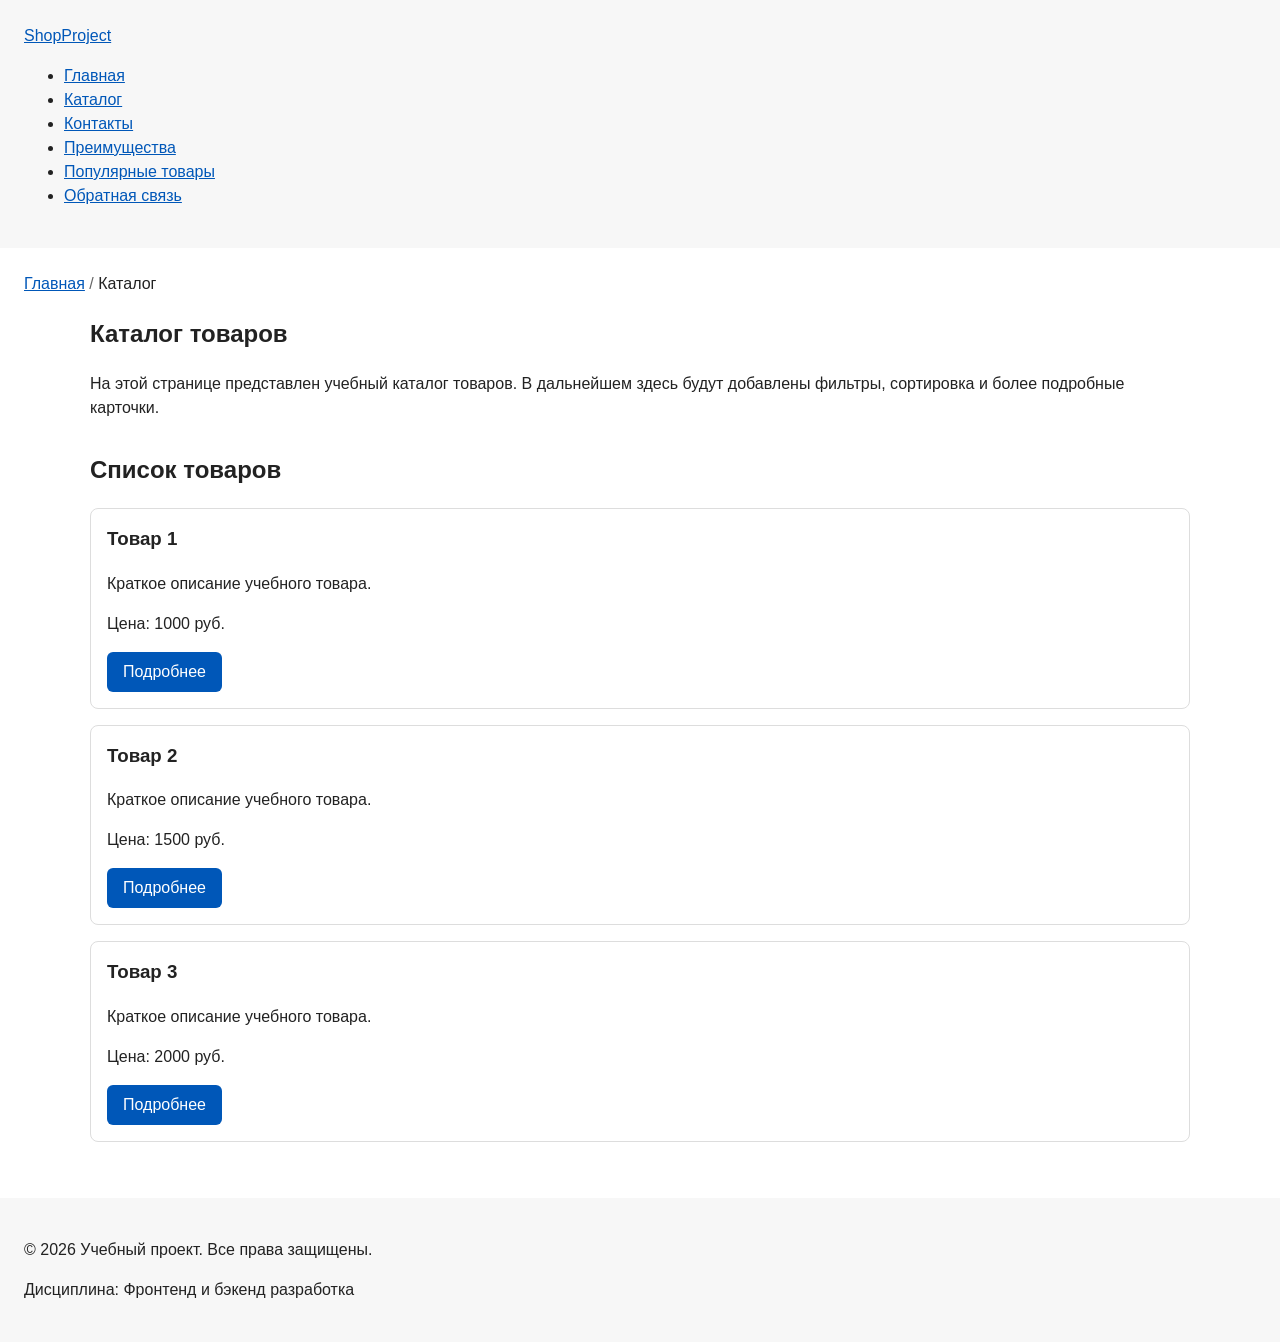
==== catalog.html @ 4a64292b "feat: add multi-page structure navigation and anchors" ====
<!DOCTYPE html>
<html lang="ru">

<head>
    <meta charset="UTF-8">
    <meta name="viewport" content="width=device-width, initial-scale=1.0">
    <meta name="description" content="Каталог товаров учебного интернет-магазина.">
    <meta property="og:type" content="website">
    <meta property="og:title" content="Каталог товаров учебного интернет-магазина.">
    <meta property="og:description" content="Учебный frontend-проект интернет-магазина.">
    <meta property="og:image" content="https://maksimm47.github.io/kr1-html-css-shop/images/preview.jpg">
    <title>Каталог товаров — Учебный интернет-магазин</title>
    <link rel="stylesheet" href="css/style.css">
</head>

<body>
    <header>
        <div class="site-header">
            <a class="site-logo" href="index.html">ShopProject</a>

            <nav class="site-nav" aria-label="Основная навигация">
                <ul class="site-nav__list">
                    <li><a href="index.html">Главная</a></li>
                    <li><a href="catalog.html">Каталог</a></li>
                    <li><a href="contacts.html">Контакты</a></li>
                    <li><a href="index.html#advantages">Преимущества</a></li>
                    <li><a href="index.html#popular">Популярные товары</a></li>
                    <li><a href="index.html#contacts">Обратная связь</a></li>
                </ul>
            </nav>
        </div>
    </header>

    <main>
        <nav class="breadcrumbs" aria-label="Хлебные крошки">
            <a href="index.html">Главная</a>
            <span>Каталог</span>
        </nav>

        <section class="section">
            <h1>Каталог товаров</h1>
            <p>
                На этой странице представлен учебный каталог товаров.
                В дальнейшем здесь будут добавлены фильтры, сортировка и более
                подробные карточки.
            </p>
        </section>

        <section class="section">
            <h2>Список товаров</h2>

            <article class="product-card">
                <h3>Товар 1</h3>
                <p>Краткое описание учебного товара.</p>
                <p>Цена: 1000 руб.</p>
                <a class="button" href="index.html#popular">Подробнее</a>
            </article>

            <article class="product-card">
                <h3>Товар 2</h3>
                <p>Краткое описание учебного товара.</p>
                <p>Цена: 1500 руб.</p>
                <a class="button" href="index.html#popular">Подробнее</a>
            </article>

            <article class="product-card">
                <h3>Товар 3</h3>
                <p>Краткое описание учебного товара.</p>
                <p>Цена: 2000 руб.</p>
                <a class="button" href="index.html#popular">Подробнее</a>
            </article>
        </section>
    </main>

    <footer>
        <p>&copy; 2026 Учебный проект. Все права защищены.</p>
        <p>Дисциплина: Фронтенд и бэкенд разработка</p>
    </footer>
</body>

</html>
---- css/style.css ----
/* ===============================
   1. Переменные проекта
   =============================== */
:root {
  /* Основные цвета проекта */
  --color-bg: #ffffff;
  --color-text: #222222;
  --color-muted: #666666;
  --color-primary: #0057b8;
  --color-primary-dark: #003f86;
  --color-border: #dddddd;
  --color-surface: #f7f7f7;
  --color-surface-accent: #eef5ff;
  --color-danger: #b00020;
  --color-success: #168a2f;
  --color-success-bg: #eefaf0;
  --color-white: #ffffff;

  /* Отступы */
  --space-xs: 4px;
  --space-sm: 8px;
  --space-md: 16px;
  --space-lg: 24px;
  --space-xl: 32px;

  /* Скругления */
  --radius-sm: 6px;
  --radius-md: 8px;
  --radius-lg: 12px;

  /* Размеры */
  --container-width: 1100px;
}

/* ===============================
   2. Базовые стили
   =============================== */
* {
  box-sizing: border-box;
}

body {
  margin: 0;
  font-family: Arial, sans-serif;
  line-height: 1.5;
  color: var(--color-text);
  background-color: var(--color-bg);
}

header,
main,
footer {
  padding: var(--space-lg);
}

header {
  background-color: var(--color-surface);
}

footer {
  background-color: var(--color-surface);
}

/* ===============================
   3. Общие элементы интерфейса
   =============================== */
a {
  color: var(--color-primary);
}

a:hover {
  color: var(--color-primary-dark);
}

a:focus-visible {
  outline: 2px solid var(--color-primary);
  outline-offset: 3px;
}

.button {
  display: inline-block;
  padding: var(--space-sm) var(--space-md);
  color: var(--color-white);
  background-color: var(--color-primary);
  text-decoration: none;
  border: none;
  border-radius: var(--radius-sm);
  cursor: pointer;
}

.button:hover {
  background-color: var(--color-primary-dark);
}

.button:focus-visible {
  outline: 2px solid var(--color-primary);
  outline-offset: 3px;
}

.button:disabled {
  opacity: 0.6;
  cursor: not-allowed;
}

html {
  scroll-behavior: smooth;
}

:target {
  outline: 2px dashed var(--color-primary);
  outline-offset: 4px;
}

/* ===============================
   4. Компоненты страницы
   =============================== */
.hero {
  max-width: var(--container-width);
  margin: 0 auto var(--space-xl);
  padding: var(--space-xl) var(--space-lg);
  background-color: var(--color-surface-accent);
  border-radius: var(--radius-lg);
}

.section {
  max-width: var(--container-width);
  margin: 0 auto var(--space-xl);
}

.section h2 {
  margin-top: 0;
}

.product-card {
  margin-bottom: var(--space-md);
  padding: var(--space-md);
  border: 1px solid var(--color-border);
  border-radius: var(--radius-md);
  background-color: var(--color-bg);
}

.product-card:hover {
  border-color: var(--color-primary);
}

.product-card h3 {
  margin-top: 0;
}

.aside-info {
  max-width: var(--container-width);
  margin: 0 auto var(--space-xl);
  padding: var(--space-md);
  border-left: 4px solid var(--color-primary);
  background-color: var(--color-surface);
}

breadcrumbs {
  max-width: var(--container-width);
  margin: 0 auto var(--space-md);
  font-size: 14px;
  color: var(--color-muted);
}

.breadcrumbs a {
  color: var(--color-primary);
}

.breadcrumbs span::before {
  content: " / ";
  color: var(--color-muted);
}


/* ===============================
   5. Форма и модальное окно
   =============================== */
.order-dialog {
  width: min(100% - 32px, 560px);
  padding: var(--space-lg);
  border: none;
  border-radius: var(--radius-lg);
}

.order-dialog::backdrop {
  background-color: rgba(0, 0, 0, 0.5);
}

.form-field {
  margin-bottom: var(--space-md);
}

.form-field label {
  display: block;
  margin-bottom: var(--space-xs);
}

.form-field input,
.form-field select,
.form-field textarea {
  width: 100%;
  padding: 10px 12px;
  border: 1px solid var(--color-border);
  border-radius: var(--radius-sm);
  font: inherit;
}

.form-field input[type="checkbox"] {
  width: auto;
}

.form-field small {
  display: block;
  margin-top: var(--space-xs);
  color: var(--color-muted);
}

.form-field input:hover,
.form-field select:hover,
.form-field textarea:hover {
  border-color: var(--color-primary);
}

.form-field input:focus-visible,
.form-field select:focus-visible,
.form-field textarea:focus-visible,
.form-actions button:focus-visible {
  outline: 2px solid var(--color-primary);
  outline-offset: 3px;
}

[aria-invalid="true"] {
  border-color: var(--color-danger);
}

.success-message {
  max-width: var(--container-width);
  margin: var(--space-lg) auto;
  padding: var(--space-md);
  border-left: 4px solid var(--color-success);
  background-color: var(--color-success-bg);
}
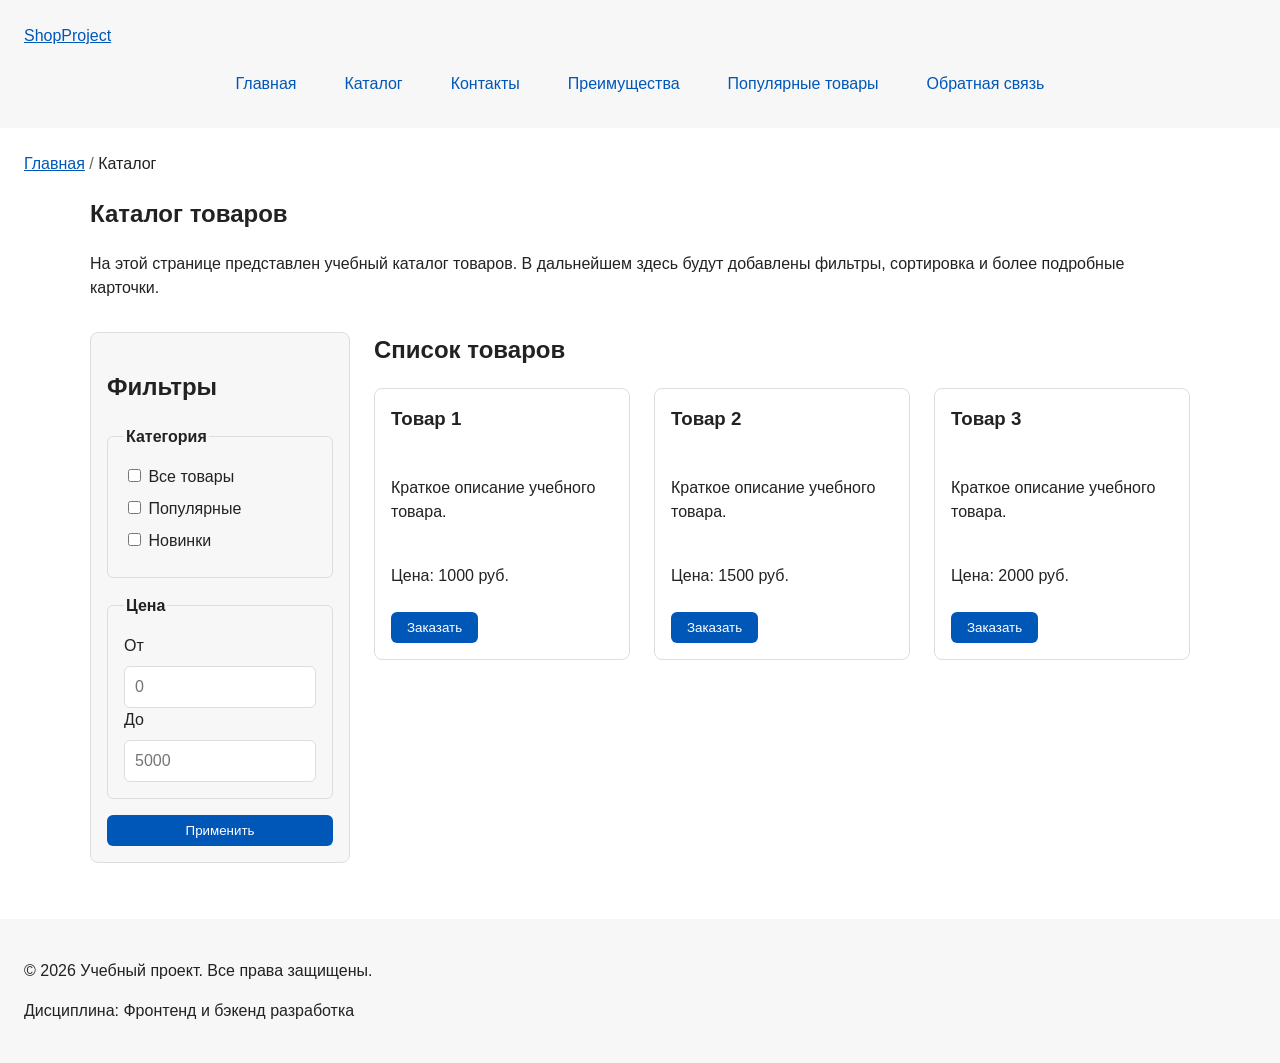
==== commit 91f5ef0f: "feat: add flex navigation and grid catalog layout" ====
--- a/catalog.html
+++ b/catalog.html
@@ -45,31 +45,76 @@
                 подробные карточки.
             </p>
         </section>
+        <section class="catalog-layout">
+            <aside class="catalog-filters">
+                <h2>Фильтры</h2>
 
-        <section class="section">
-            <h2>Список товаров</h2>
+                <form class="filters-form" action="#" method="get">
+                    <fieldset>
+                        <legend>Категория</legend>
 
-            <article class="product-card">
-                <h3>Товар 1</h3>
-                <p>Краткое описание учебного товара.</p>
-                <p>Цена: 1000 руб.</p>
-                <a class="button" href="index.html#popular">Подробнее</a>
-            </article>
+                        <label>
+                            <input type="checkbox" name="category" value="all">
+                            Все товары
+                        </label>
 
-            <article class="product-card">
-                <h3>Товар 2</h3>
-                <p>Краткое описание учебного товара.</p>
-                <p>Цена: 1500 руб.</p>
-                <a class="button" href="index.html#popular">Подробнее</a>
-            </article>
+                        <label>
+                            <input type="checkbox" name="category" value="popular">
+                            Популярные
+                        </label>
 
-            <article class="product-card">
-                <h3>Товар 3</h3>
-                <p>Краткое описание учебного товара.</p>
-                <p>Цена: 2000 руб.</p>
-                <a class="button" href="index.html#popular">Подробнее</a>
-            </article>
-        </section>
+                        <label>
+                            <input type="checkbox" name="category" value="new">
+                            Новинки
+                        </label>
+                    </fieldset>
+
+                    <fieldset>
+                        <legend>Цена</legend>
+
+                        <label for="price-from">От</label>
+                        <input id="price-from" name="price-from" type="number" min="0" placeholder="0">
+
+                        <label for="price-to">До</label>
+                        <input id="price-to" name="price-to" type="number" min="0" placeholder="5000">
+                    </fieldset>
+
+                    <button class="button" type="submit">Применить</button>
+                </form>
+            </aside>
+
+            <section class="section">
+                <h2>Список товаров</h2>
+
+                <div class="products-grid">
+                    <article class="product-card">
+                        <h3>Товар 1</h3>
+                        <p>Краткое описание учебного товара.</p>
+                        <p>Цена: 1000 руб.</p>
+                        <button class="button product-card__button" type="button" data-product="Товар 1">
+                            Заказать
+                        </button>
+                    </article>
+
+                    <article class="product-card">
+                        <h3>Товар 2</h3>
+                        <p>Краткое описание учебного товара.</p>
+                        <p>Цена: 1500 руб.</p>
+                        <button class="button product-card__button" type="button" data-product="Товар 2">
+                            Заказать
+                        </button>
+                    </article>
+
+                    <article class="product-card">
+                        <h3>Товар 3</h3>
+                        <p>Краткое описание учебного товара.</p>
+                        <p>Цена: 2000 руб.</p>
+                        <button class="button product-card__button" type="button" data-product="Товар 3">
+                            Заказать
+                        </button>
+                    </article>
+                </div>
+            </section>
     </main>
 
     <footer>
--- a/css/style.css
+++ b/css/style.css
@@ -132,19 +132,28 @@
 }
 
 .product-card {
-  margin-bottom: var(--space-md);
+  display: flex;
+  flex-direction: column;
+  gap: var(--space-sm);
+  margin-bottom: 0;
   padding: var(--space-md);
   border: 1px solid var(--color-border);
   border-radius: var(--radius-md);
   background-color: var(--color-bg);
 }
 
+
 .product-card:hover {
   border-color: var(--color-primary);
 }
 
 .product-card h3 {
   margin-top: 0;
+}
+
+.product-card .button {
+  margin-top: auto;
+  align-self: flex-start;
 }
 
 .aside-info {
@@ -171,6 +180,85 @@
   color: var(--color-muted);
 }
 
+.site-nav__list {
+  display: flex;
+  flex-wrap: wrap;
+  justify-content: center;
+  align-items: center;
+  gap: var(--space-md);
+  padding: 0;
+  margin: var(--space-md) 0 0;
+  list-style: none;
+}
+
+.site-nav__list a {
+  display: inline-block;
+  padding: var(--space-sm) var(--space-md);
+  color: var(--color-primary);
+  text-decoration: none;
+  border-radius: var(--radius-sm);
+}
+
+.site-nav__list a:hover {
+  color: var(--color-white);
+  background-color: var(--color-primary);
+}
+
+.products-grid {
+  display: grid;
+  grid-template-columns: repeat(3, 1fr);
+  gap: var(--space-lg);
+}
+
+.catalog-layout {
+  max-width: var(--container-width);
+  margin: 0 auto var(--space-xl);
+  display: grid;
+  grid-template-columns: 260px 1fr;
+  grid-template-areas: "filters products";
+  gap: var(--space-lg);
+}
+
+.catalog-filters {
+  grid-area: filters;
+  padding: var(--space-md);
+  border: 1px solid var(--color-border);
+  border-radius: var(--radius-md);
+  background-color: var(--color-surface);
+}
+
+.catalog-products {
+  grid-area: products;
+}
+
+.filters-form {
+  display: grid;
+  gap: var(--space-md);
+}
+
+.filters-form fieldset {
+  margin: 0;
+  padding: var(--space-md);
+  border: 1px solid var(--color-border);
+  border-radius: var(--radius-sm);
+}
+
+.filters-form legend {
+  font-weight: 700;
+}
+
+.filters-form label {
+  display: block;
+  margin-bottom: var(--space-sm);
+}
+
+.filters-form input[type="number"] {
+  width: 100%;
+  padding: 8px 10px;
+  border: 1px solid var(--color-border);
+  border-radius: var(--radius-sm);
+  font: inherit;
+}
 
 /* ===============================
    5. Форма и модальное окно
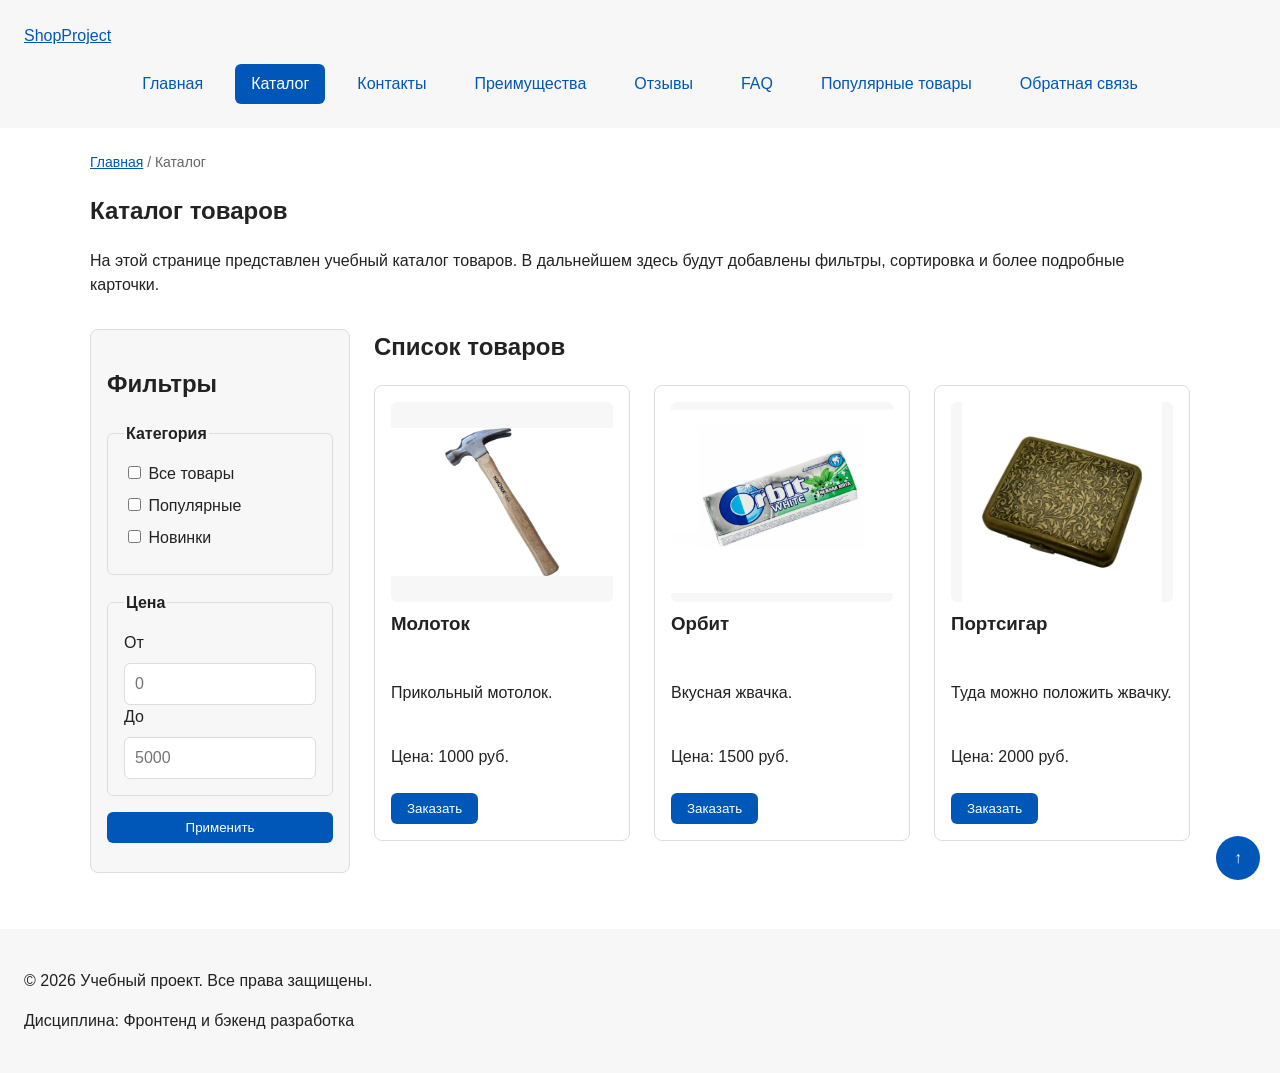
==== commit 166dca89: "feat: create reviews, FAQ, sticky header, back-to-top button, active nav link" ====
--- a/catalog.html
+++ b/catalog.html
@@ -11,6 +11,7 @@
     <meta property="og:image" content="https://maksimm47.github.io/kr1-html-css-shop/images/preview.jpg">
     <title>Каталог товаров — Учебный интернет-магазин</title>
     <link rel="stylesheet" href="css/style.css">
+    <script src="js/main.js" defer></script>
 </head>
 
 <body>
@@ -21,9 +22,11 @@
             <nav class="site-nav" aria-label="Основная навигация">
                 <ul class="site-nav__list">
                     <li><a href="index.html">Главная</a></li>
-                    <li><a href="catalog.html">Каталог</a></li>
+                    <li><a class="site-nav__link site-nav__link--active" href="catalog.html">Каталог</a></li>
                     <li><a href="contacts.html">Контакты</a></li>
                     <li><a href="index.html#advantages">Преимущества</a></li>
+                    <li><a href="index.html#reviews">Отзывы</a></li>
+                    <li><a href="index.html#faq">FAQ</a></li>
                     <li><a href="index.html#popular">Популярные товары</a></li>
                     <li><a href="index.html#contacts">Обратная связь</a></li>
                 </ul>
@@ -88,8 +91,9 @@
 
                 <div class="products-grid">
                     <article class="product-card">
-                        <h3>Товар 1</h3>
-                        <p>Краткое описание учебного товара.</p>
+                        <img class="product-card__image" src="images/m.webp" alt="Молоток">
+                        <h3>Молоток</h3>
+                        <p>Прикольный мотолок.</p>
                         <p>Цена: 1000 руб.</p>
                         <button class="button product-card__button" type="button" data-product="Товар 1">
                             Заказать
@@ -97,8 +101,9 @@
                     </article>
 
                     <article class="product-card">
-                        <h3>Товар 2</h3>
-                        <p>Краткое описание учебного товара.</p>
+                        <img class="product-card__image" src="images/orbit.webp" alt="Орбит">
+                        <h3>Орбит</h3>
+                        <p>Вкусная жвачка.</p>
                         <p>Цена: 1500 руб.</p>
                         <button class="button product-card__button" type="button" data-product="Товар 2">
                             Заказать
@@ -106,8 +111,9 @@
                     </article>
 
                     <article class="product-card">
-                        <h3>Товар 3</h3>
-                        <p>Краткое описание учебного товара.</p>
+                        <img class="product-card__image" src="images/ps.webp" alt="Портсигар">
+                        <h3>Портсигар</h3>
+                        <p>Туда можно положить жвачку.</p>
                         <p>Цена: 2000 руб.</p>
                         <button class="button product-card__button" type="button" data-product="Товар 3">
                             Заказать
@@ -121,6 +127,8 @@
         <p>&copy; 2026 Учебный проект. Все права защищены.</p>
         <p>Дисциплина: Фронтенд и бэкенд разработка</p>
     </footer>
+
+    <a href="#" class="to-top" aria-label="Наверх">↑</a>
 </body>
 
 </html>
--- a/css/style.css
+++ b/css/style.css
@@ -131,6 +131,11 @@
   margin-top: 0;
 }
 
+header { 
+  position: sticky; 
+  top: 0; 
+  z-index: 10; 
+}
 .product-card {
   display: flex;
   flex-direction: column;
@@ -156,6 +161,15 @@
   align-self: flex-start;
 }
 
+.product-card__image {
+    display: block;
+    width: 100%;
+    height: 200px;
+    object-fit: contain;      /* было cover */
+    background-color: var(--color-surface);
+    border-radius: var(--radius-sm);
+}
+
 .aside-info {
   max-width: var(--container-width);
   margin: 0 auto var(--space-xl);
@@ -164,7 +178,7 @@
   background-color: var(--color-surface);
 }
 
-breadcrumbs {
+.breadcrumbs {
   max-width: var(--container-width);
   margin: 0 auto var(--space-md);
   font-size: 14px;
@@ -327,4 +341,152 @@
   padding: var(--space-md);
   border-left: 4px solid var(--color-success);
   background-color: var(--color-success-bg);
+}
+
+/* ===============================
+   Блок отзывов
+   =============================== */
+.reviews-grid {
+  display: grid;
+  grid-template-columns: repeat(auto-fit, minmax(260px, 1fr));
+  gap: var(--space-lg);
+}
+
+.review-card {
+  display: flex;
+  flex-direction: column;
+  justify-content: space-between;
+  gap: var(--space-md);
+  margin: 0;
+  padding: var(--space-lg);
+  border: 1px solid var(--color-border);
+  border-radius: var(--radius-md);
+  background-color: var(--color-surface);
+  transition: border-color 0.2s ease, transform 0.2s ease;
+}
+
+.review-card:hover {
+  border-color: var(--color-primary);
+  transform: translateY(-2px);
+}
+
+.review-card__text {
+  margin: 0;
+  font-style: italic;
+  color: var(--color-text);
+}
+
+.review-card__text::before {
+  content: "«";
+  color: var(--color-primary);
+}
+
+.review-card__text::after {
+  content: "»";
+  color: var(--color-primary);
+}
+
+.review-card__author {
+  margin: 0;
+  font-size: 14px;
+  font-weight: 700;
+  color: var(--color-muted);
+}
+
+.review-card__rating {
+  color: #f5a623;
+  font-size: 14px;
+  letter-spacing: 2px;
+}
+
+/* ===============================
+   Блок FAQ (часто задаваемые вопросы)
+   =============================== */
+.faq-list {
+  display: grid;
+  gap: var(--space-md);
+}
+
+.faq-item {
+  padding: var(--space-md) var(--space-lg);
+  border: 1px solid var(--color-border);
+  border-radius: var(--radius-md);
+  background-color: var(--color-bg);
+  transition: border-color 0.2s ease;
+}
+
+.faq-item[open] {
+  border-color: var(--color-primary);
+}
+
+.faq-item:hover {
+  border-color: var(--color-primary);
+}
+
+.faq-item__question {
+  cursor: pointer;
+  font-weight: 700;
+  list-style: none;
+  position: relative;
+  padding-right: var(--space-lg);
+}
+
+/* Убираем стандартный треугольник */
+.faq-item__question::-webkit-details-marker {
+  display: none;
+}
+
+.faq-item__question::after {
+  content: "+";
+  position: absolute;
+  right: 0;
+  top: 0;
+  font-size: 20px;
+  font-weight: 400;
+  color: var(--color-primary);
+  transition: transform 0.2s ease;
+}
+
+.faq-item[open] .faq-item__question::after {
+  content: "−";
+  transform: rotate(180deg);
+}
+
+.faq-item__question:focus-visible {
+  outline: 2px solid var(--color-primary);
+  outline-offset: 4px;
+  border-radius: var(--radius-sm);
+}
+
+.faq-item__answer {
+  margin: var(--space-md) 0 0;
+  color: var(--color-muted);
+}
+
+.site-nav__list a.site-nav__link--active {
+    background-color: var(--color-primary);
+    color: var(--color-white);
+}
+
+.site-nav__list a.site-nav__link--active:hover {
+    color: var(--color-white);
+    background-color: var(--color-primary-dark);
+}
+
+.to-top {
+    position: fixed;
+    right: 20px; bottom: 20px;
+    width: 44px; height: 44px;
+    display: grid; place-items: center;
+    background: var(--color-primary);
+    color: #fff; border-radius: 50%;
+    text-decoration: none; z-index: 20;
+}
+
+#advantages,
+#popular,
+#reviews,
+#faq,
+#contacts {
+    scroll-margin-top: 90px;
 }
